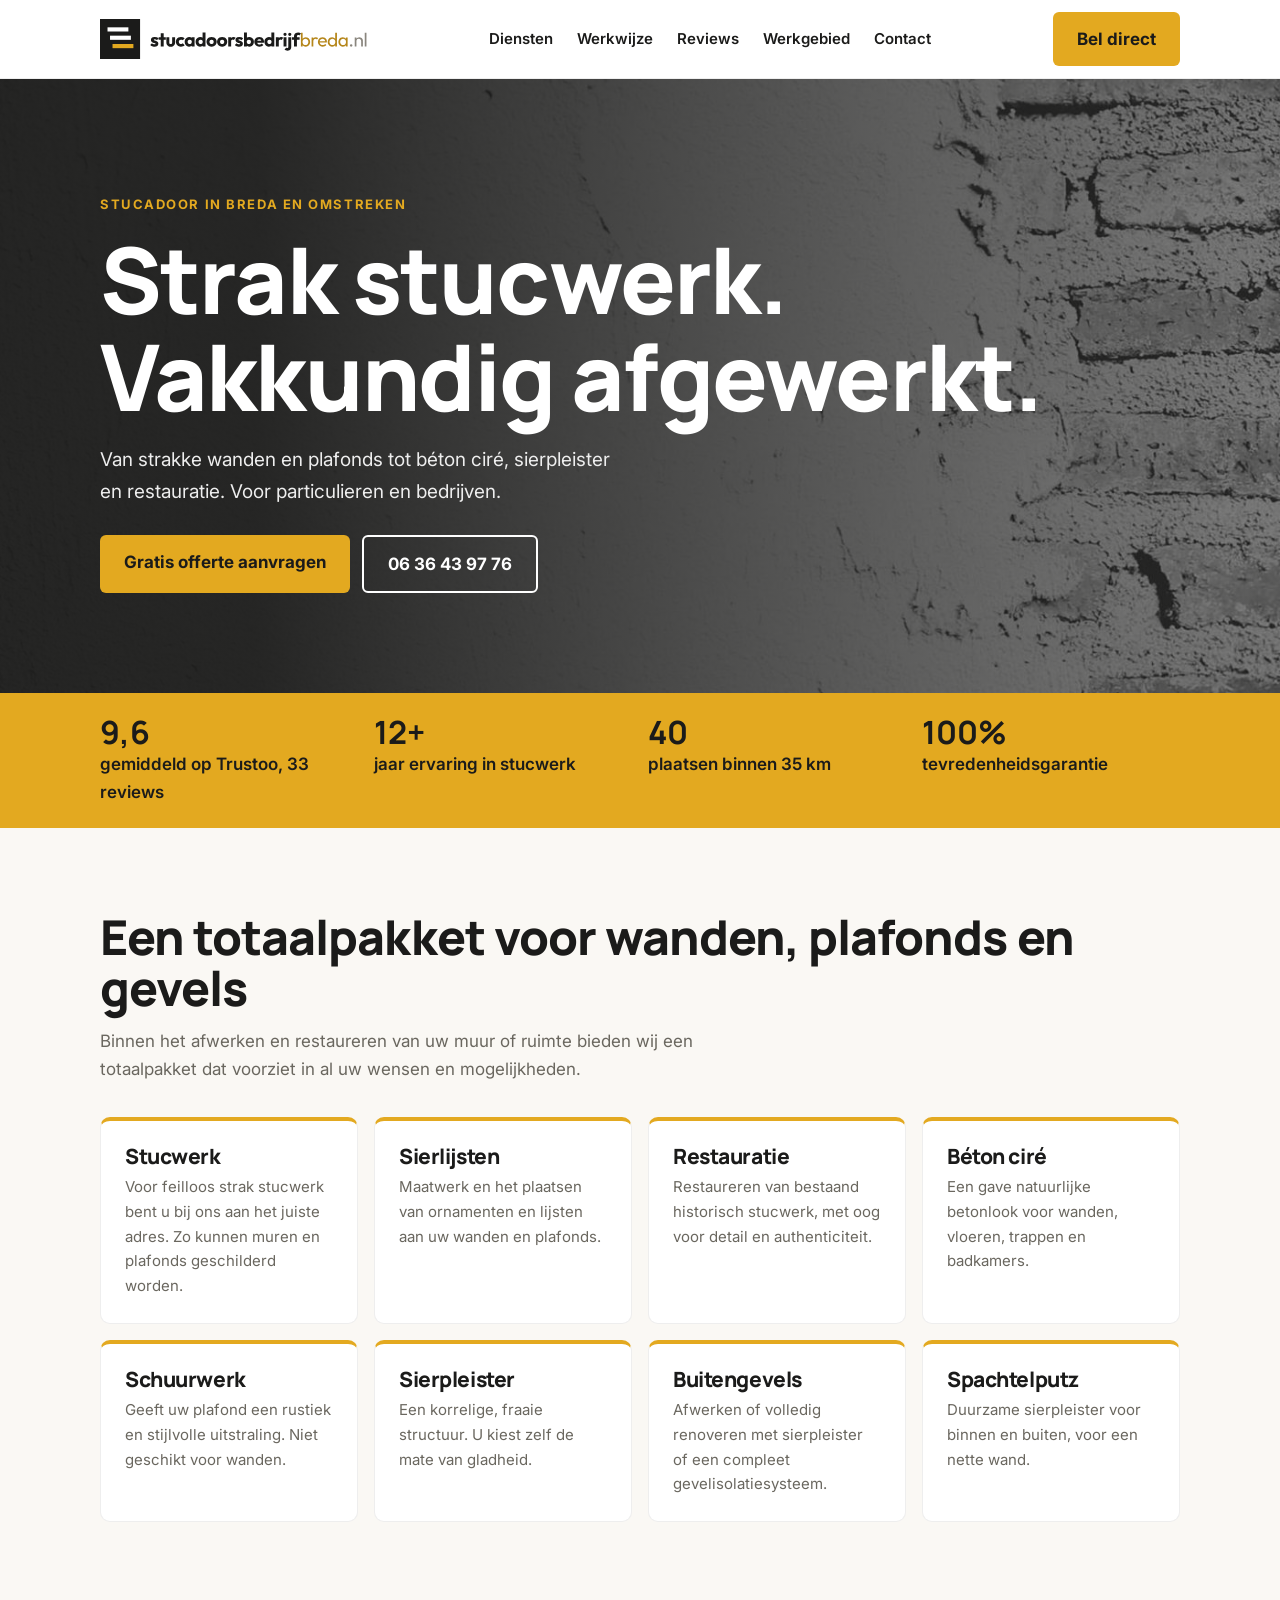
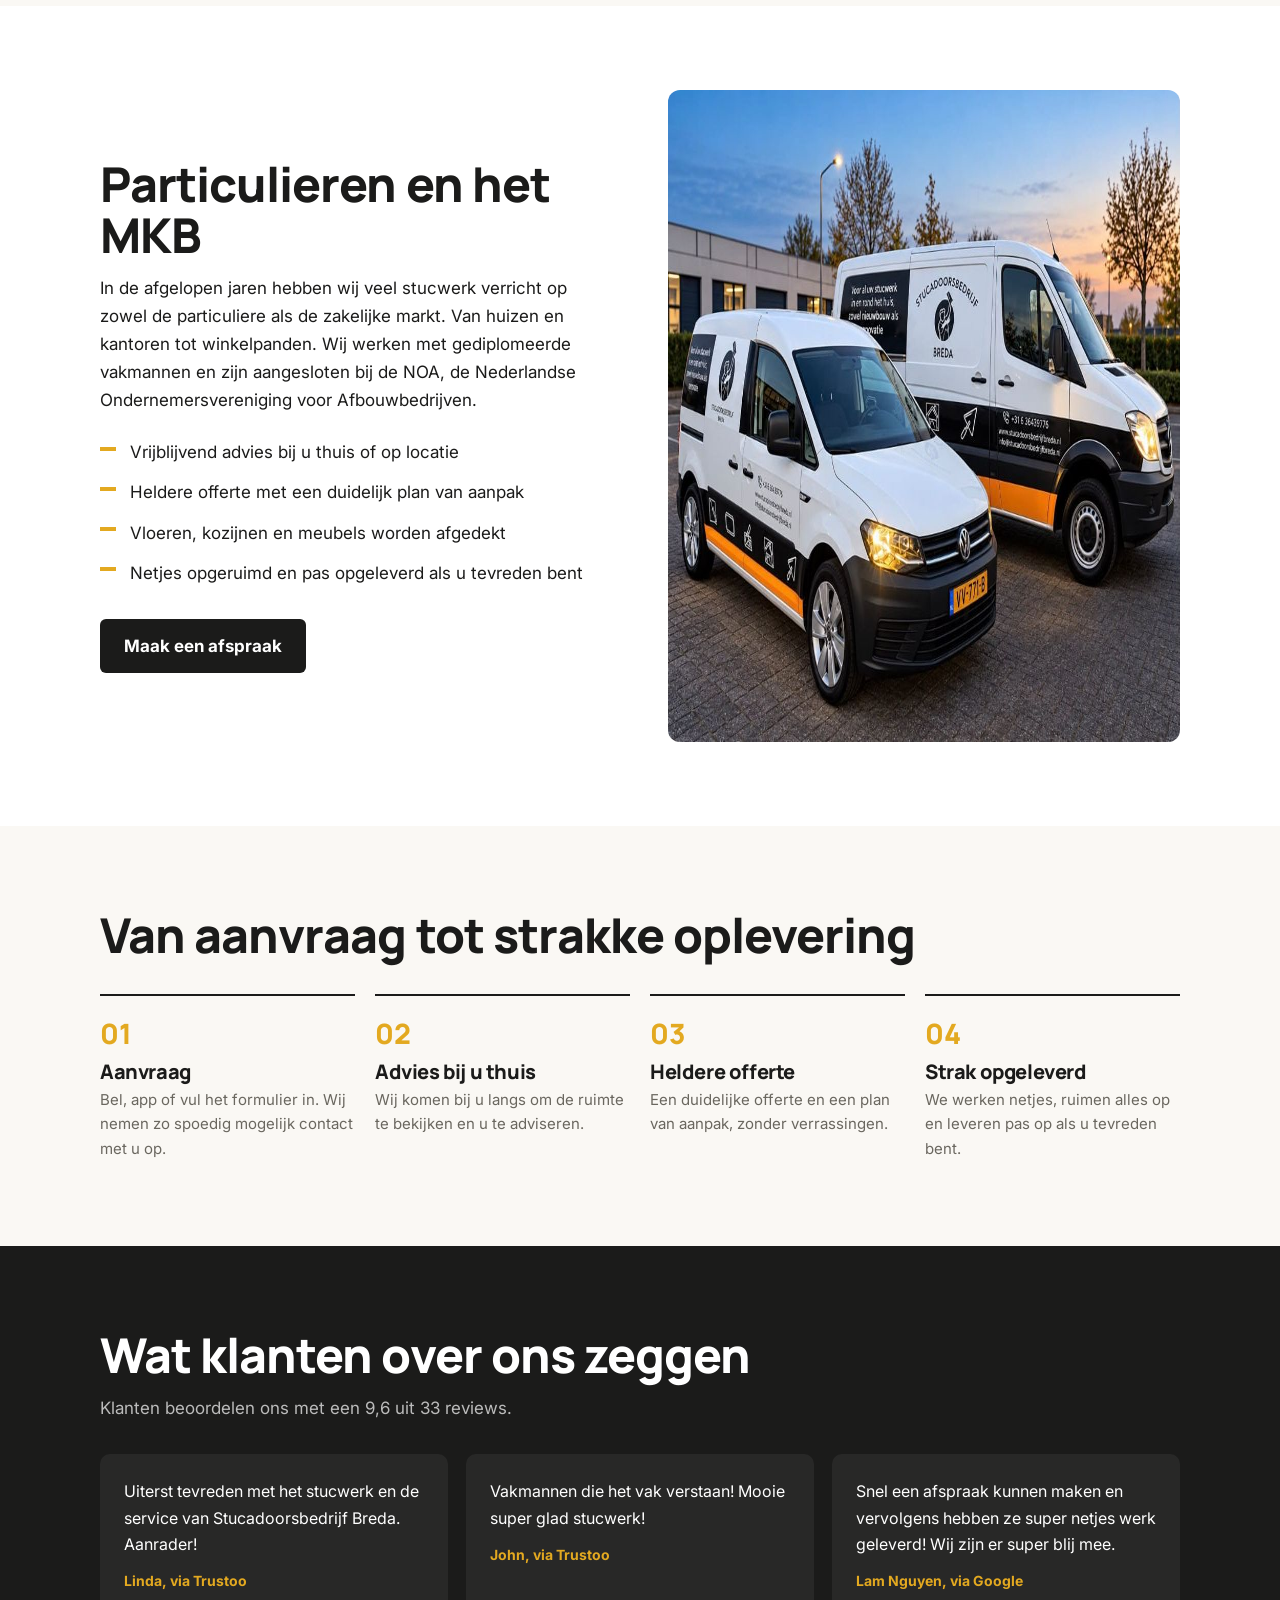
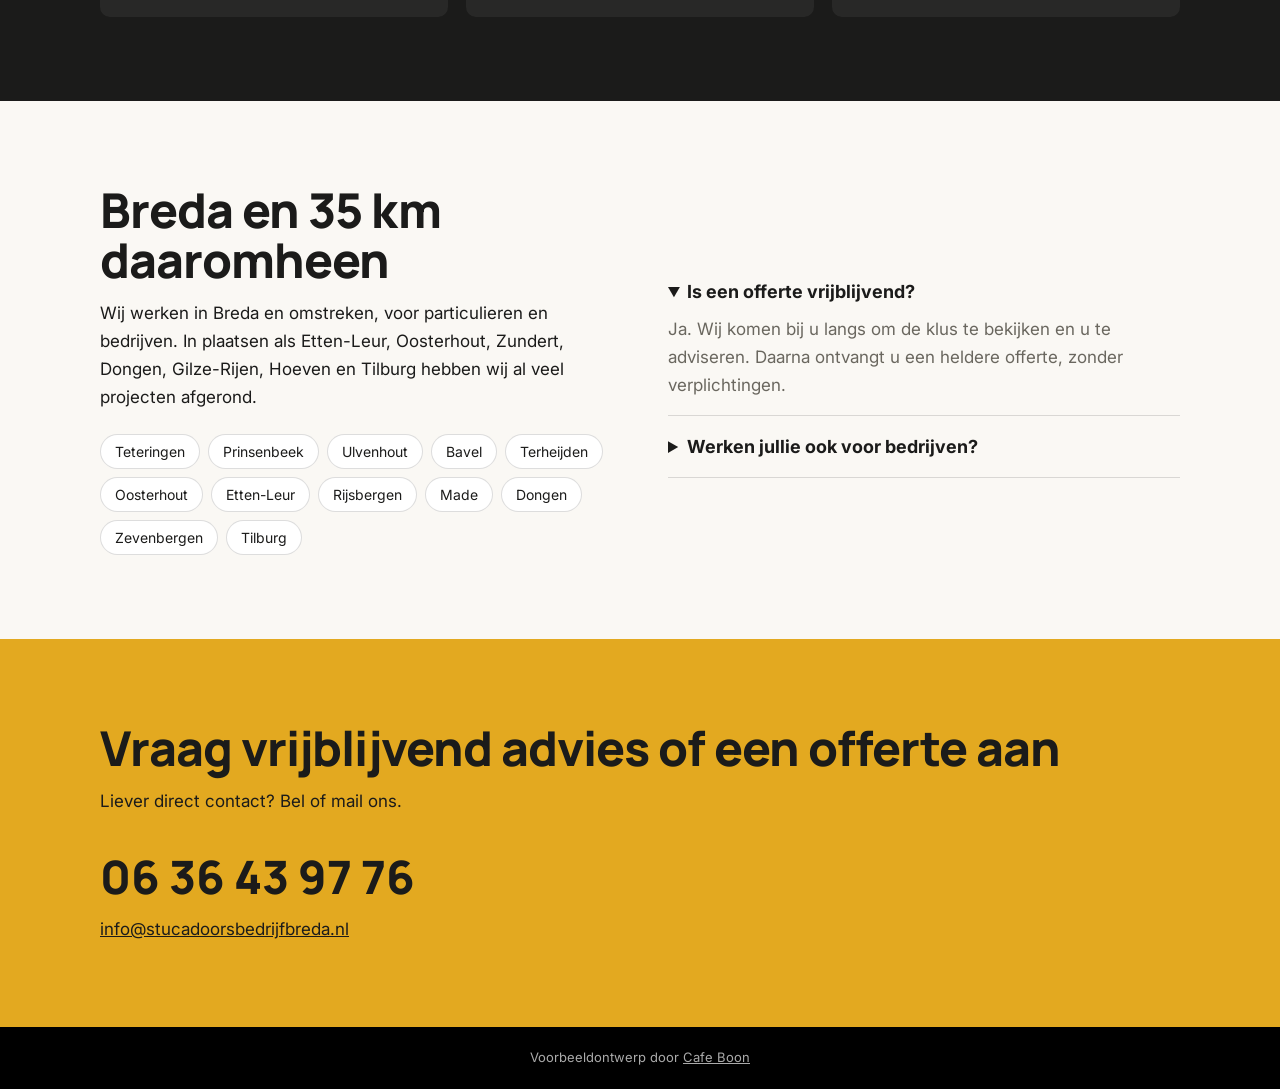
==== index.html @ 0a94dfe2 "Voorbeeldwebsite voor Stucadoorsbedrijf Breda" ====
<!doctype html>
<html lang="nl">
<head>
<meta charset="utf-8">
<meta name="viewport" content="width=device-width,initial-scale=1">
<title>Stucadoorsbedrijf Breda | Stucwerk, béton ciré en sierpleister</title>
<meta name="description" content="Stucadoorsbedrijf Breda: stucwerk, sierlijsten, restauratie, béton ciré, schuurwerk, sierpleister en buitengevels voor particulieren en het MKB in Breda en omstreken.">
<meta name="robots" content="noindex">
<meta property="og:title" content="Stucadoorsbedrijf Breda">
<meta property="og:description" content="Strak stucwerk, vakkundig afgewerkt. Voor particulieren en het MKB in Breda en omstreken.">
<meta property="og:image" content="https://stucadoorsbedrijfbreda.cafeboon.com/images/og.jpg">
<link rel="icon" href="images/favicon.png">
<link rel="preconnect" href="https://fonts.googleapis.com"><link rel="preconnect" href="https://fonts.gstatic.com" crossorigin>
<link href="https://fonts.googleapis.com/css2?family=Inter:wght@400;600&family=Manrope:wght@800&display=swap" rel="stylesheet">
<link rel="stylesheet" href="style.css">
</head>
<body>
<header><div class="in"><a href="#"><img src="images/logo.svg" alt="Stucadoorsbedrijf Breda" width="267" height="40"></a>
<nav><a href="#diensten">Diensten</a><a href="#werkwijze">Werkwijze</a><a href="#reviews">Reviews</a><a href="#werkgebied">Werkgebied</a><a href="#contact">Contact</a></nav>
<a class="btn" href="tel:+31636439776">Bel direct</a></div></header>

<div class="hero"><div class="in">
<small>Stucadoor in Breda en omstreken</small>
<h1>Strak stucwerk.<br>Vakkundig afgewerkt.</h1>
<p>Van strakke wanden en plafonds tot béton ciré, sierpleister en restauratie. Voor particulieren en bedrijven.</p>
<div class="row"><a class="btn" href="#contact">Gratis offerte aanvragen</a><a class="btn o" href="tel:+31636439776">06 36 43 97 76</a></div>
</div></div>
<div class="facts"><div class="in"><div><b>9,6</b>gemiddeld op Trustoo, 33 reviews</div><div><b>12+</b>jaar ervaring in stucwerk</div><div><b>40</b>plaatsen binnen 35 km</div><div><b>100%</b>tevredenheidsgarantie</div></div></div>

<section id="diensten"><div class="wrap">
<h2>Een totaalpakket voor wanden, plafonds en gevels</h2>
<p class="lead">Binnen het afwerken en restaureren van uw muur of ruimte bieden wij een totaalpakket dat voorziet in al uw wensen en mogelijkheden.</p>
<div class="svc">
<div><h3>Stucwerk</h3><p>Voor feilloos strak stucwerk bent u bij ons aan het juiste adres. Zo kunnen muren en plafonds geschilderd worden.</p></div>
<div><h3>Sierlijsten</h3><p>Maatwerk en het plaatsen van ornamenten en lijsten aan uw wanden en plafonds.</p></div>
<div><h3>Restauratie</h3><p>Restaureren van bestaand historisch stucwerk, met oog voor detail en authenticiteit.</p></div>
<div><h3>Béton ciré</h3><p>Een gave natuurlijke betonlook voor wanden, vloeren, trappen en badkamers.</p></div>
<div><h3>Schuurwerk</h3><p>Geeft uw plafond een rustiek en stijlvolle uitstraling. Niet geschikt voor wanden.</p></div>
<div><h3>Sierpleister</h3><p>Een korrelige, fraaie structuur. U kiest zelf de mate van gladheid.</p></div>
<div><h3>Buitengevels</h3><p>Afwerken of volledig renoveren met sierpleister of een compleet gevelisolatiesysteem.</p></div>
<div><h3>Spachtelputz</h3><p>Duurzame sierpleister voor binnen en buiten, voor een nette wand.</p></div>
</div></div></section>

<section style="background:#fff"><div class="wrap split">
<div>
<h2>Particulieren en het MKB</h2>
<p>In de afgelopen jaren hebben wij veel stucwerk verricht op zowel de particuliere als de zakelijke markt. Van huizen en kantoren tot winkelpanden. Wij werken met gediplomeerde vakmannen en zijn aangesloten bij de NOA, de Nederlandse Ondernemersvereniging voor Afbouwbedrijven.</p>
<ul class="ticks"><li>Vrijblijvend advies bij u thuis of op locatie</li><li>Heldere offerte met een duidelijk plan van aanpak</li><li>Vloeren, kozijnen en meubels worden afgedekt</li><li>Netjes opgeruimd en pas opgeleverd als u tevreden bent</li></ul>
<a class="btn d" href="#contact">Maak een afspraak</a>
</div>
<img src="images/bus.jpg" alt="De bedrijfsbussen van Stucadoorsbedrijf Breda" width="1000" height="652" loading="lazy">
</div></section>

<section id="werkwijze"><div class="wrap">
<h2>Van aanvraag tot strakke oplevering</h2>
<div class="steps">
<div><h3>Aanvraag</h3><p>Bel, app of vul het formulier in. Wij nemen zo spoedig mogelijk contact met u op.</p></div>
<div><h3>Advies bij u thuis</h3><p>Wij komen bij u langs om de ruimte te bekijken en u te adviseren.</p></div>
<div><h3>Heldere offerte</h3><p>Een duidelijke offerte en een plan van aanpak, zonder verrassingen.</p></div>
<div><h3>Strak opgeleverd</h3><p>We werken netjes, ruimen alles op en leveren pas op als u tevreden bent.</p></div>
</div></div></section>

<section id="reviews" class="dark"><div class="wrap">
<h2>Wat klanten over ons zeggen</h2>
<p class="lead">Klanten beoordelen ons met een 9,6 uit 33 reviews.</p>
<div class="rev">
<blockquote>Uiterst tevreden met het stucwerk en de service van Stucadoorsbedrijf Breda. Aanrader!<cite>Linda, via Trustoo</cite></blockquote>
<blockquote>Vakmannen die het vak verstaan! Mooie super glad stucwerk!<cite>John, via Trustoo</cite></blockquote>
<blockquote>Snel een afspraak kunnen maken en vervolgens hebben ze super netjes werk geleverd! Wij zijn er super blij mee.<cite>Lam Nguyen, via Google</cite></blockquote>
</div></div></section>

<section id="werkgebied"><div class="wrap split">
<div>
<h2>Breda en 35 km daaromheen</h2>
<p>Wij werken in Breda en omstreken, voor particulieren en bedrijven. In plaatsen als Etten-Leur, Oosterhout, Zundert, Dongen, Gilze-Rijen, Hoeven en Tilburg hebben wij al veel projecten afgerond.</p>
<div class="towns"><span>Teteringen</span><span>Prinsenbeek</span><span>Ulvenhout</span><span>Bavel</span><span>Terheijden</span><span>Oosterhout</span><span>Etten-Leur</span><span>Rijsbergen</span><span>Made</span><span>Dongen</span><span>Zevenbergen</span><span>Tilburg</span></div>
</div>
<div class="faq">
<details open><summary>Is een offerte vrijblijvend?</summary><p>Ja. Wij komen bij u langs om de klus te bekijken en u te adviseren. Daarna ontvangt u een heldere offerte, zonder verplichtingen.</p></details>
<details><summary>Werken jullie ook voor bedrijven?</summary><p>Zeker. Naast particulieren werken wij voor het MKB, zoals winkels, restaurants en kantoren. We stemmen de planning af op uw openingstijden.</p></details>
</div>
</div></section>

<section id="contact" class="cta"><div class="wrap in">
<div><h2>Vraag vrijblijvend advies of een offerte aan</h2><p>Liever direct contact? Bel of mail ons.</p></div>
<div><a class="tel" href="tel:+31636439776">06 36 43 97 76</a><br><a href="mailto:info@stucadoorsbedrijfbreda.nl">info@stucadoorsbedrijfbreda.nl</a></div>
</div></section>
<footer>Voorbeeldontwerp door <a href="https://cafeboon.com">Cafe Boon</a></footer>
</body></html>
---- style.css ----
:root{--g:#e3a920;--k:#1b1b1a;--w:#faf8f4;--mut:#6a675f}
*{box-sizing:border-box;margin:0}
html{scroll-behavior:smooth}
body{background:var(--w);color:var(--k);font:17px/1.65 'Inter',system-ui,sans-serif}
img{display:block;max-width:100%}a{color:inherit}
h1,h2,h3{font-family:'Manrope',sans-serif;font-weight:800;line-height:1.05;letter-spacing:-.02em}
header{position:sticky;top:0;background:#fffe;backdrop-filter:blur(8px);z-index:10;border-bottom:1px solid #0001}
header .in{max-width:1120px;margin:auto;padding:12px 20px;display:flex;align-items:center;justify-content:space-between;gap:16px}
header img{height:40px;width:auto}
nav{display:flex;gap:24px;font-weight:600;font-size:15px}nav a{text-decoration:none}
.btn{display:inline-block;background:var(--g);color:var(--k);font-weight:700;text-decoration:none;padding:13px 24px;border-radius:6px}
.btn.d{background:var(--k);color:#fff}.btn.o{background:none;border:2px solid #fff;color:#fff}
.hero{position:relative;color:#fff;background:#222 url(images/hero.jpg) center/cover}
.hero:before{content:"";position:absolute;inset:0;background:linear-gradient(90deg,#1b1b1aee 20%,#1b1b1a66)}
.hero .in{position:relative;max-width:1120px;margin:auto;padding:110px 20px 100px}
.hero small{color:var(--g);font-weight:700;letter-spacing:.12em;text-transform:uppercase;font-size:13px}
.hero h1{font-size:clamp(44px,8vw,92px);margin:14px 0 20px}
.hero p{max-width:520px;font-size:19px;margin-bottom:28px;color:#eee}
.hero .row{display:flex;gap:12px;flex-wrap:wrap}
.facts{background:var(--g)}
.facts .in{max-width:1120px;margin:auto;padding:22px 20px;display:grid;grid-template-columns:repeat(4,1fr);gap:16px;font-weight:600}
.facts b{display:block;font-family:Manrope;font-size:32px;line-height:1.1}
.wrap{max-width:1120px;margin:auto;padding:0 20px}
section{padding:84px 0}
h2{font-size:clamp(30px,4.6vw,48px);margin-bottom:14px}
.lead{color:var(--mut);max-width:600px}
.svc{display:grid;grid-template-columns:repeat(4,1fr);gap:16px;margin-top:34px}
.svc div{background:#fff;border:1px solid #0001;border-radius:10px;padding:24px;border-top:4px solid var(--g)}
.svc h3{font-size:21px;margin-bottom:8px}.svc p{font-size:15px;color:var(--mut)}
.split{display:grid;grid-template-columns:1fr 1fr;gap:56px;align-items:center}
.split img{border-radius:12px;width:100%}
.ticks{list-style:none;padding:0;margin:18px 0 26px}
.ticks li{padding:6px 0 6px 30px;position:relative}
.ticks li:before{content:"";position:absolute;left:0;top:.85em;width:16px;height:4px;background:var(--g)}
.steps{display:grid;grid-template-columns:repeat(4,1fr);gap:20px;margin-top:34px;counter-reset:s}
.steps div{counter-increment:s;border-top:2px solid var(--k);padding-top:14px}
.steps div:before{content:"0" counter(s);font-family:Manrope;font-weight:800;color:var(--g);font-size:28px;display:block}
.steps h3{font-size:20px;margin:4px 0 6px}.steps p{font-size:15px;color:var(--mut)}
.dark{background:var(--k);color:#fff}.dark .lead{color:#bbb}
.rev{display:grid;grid-template-columns:repeat(3,1fr);gap:18px;margin-top:32px}
.rev blockquote{background:#ffffff0f;border-radius:10px;padding:24px;font-size:16px}
.rev cite{display:block;margin-top:12px;color:var(--g);font-style:normal;font-weight:700;font-size:14px}
.faq details{border-bottom:1px solid #0002;padding:16px 0}.faq summary{font-weight:700;cursor:pointer;font-size:18px}.faq p{margin-top:8px;color:var(--mut)}
.towns{display:flex;flex-wrap:wrap;gap:8px;margin-top:22px}.towns span{background:#fff;border:1px solid #0002;border-radius:999px;padding:5px 14px;font-size:14px}
.cta{background:var(--g)}
.cta .in{display:flex;justify-content:space-between;align-items:center;gap:24px;flex-wrap:wrap}
.cta a.tel{font-family:Manrope;font-weight:800;font-size:clamp(28px,5vw,46px);text-decoration:none}
footer{background:#000;color:#aaa;text-align:center;font-size:13px;padding:20px}footer a{color:#aaa}
@media(max-width:860px){nav{display:none}.facts .in,.svc,.steps{grid-template-columns:1fr 1fr}.split,.rev{grid-template-columns:1fr}section{padding:56px 0}.hero .in{padding:70px 20px 60px}}
@media(max-width:520px){.svc,.steps{grid-template-columns:1fr}}
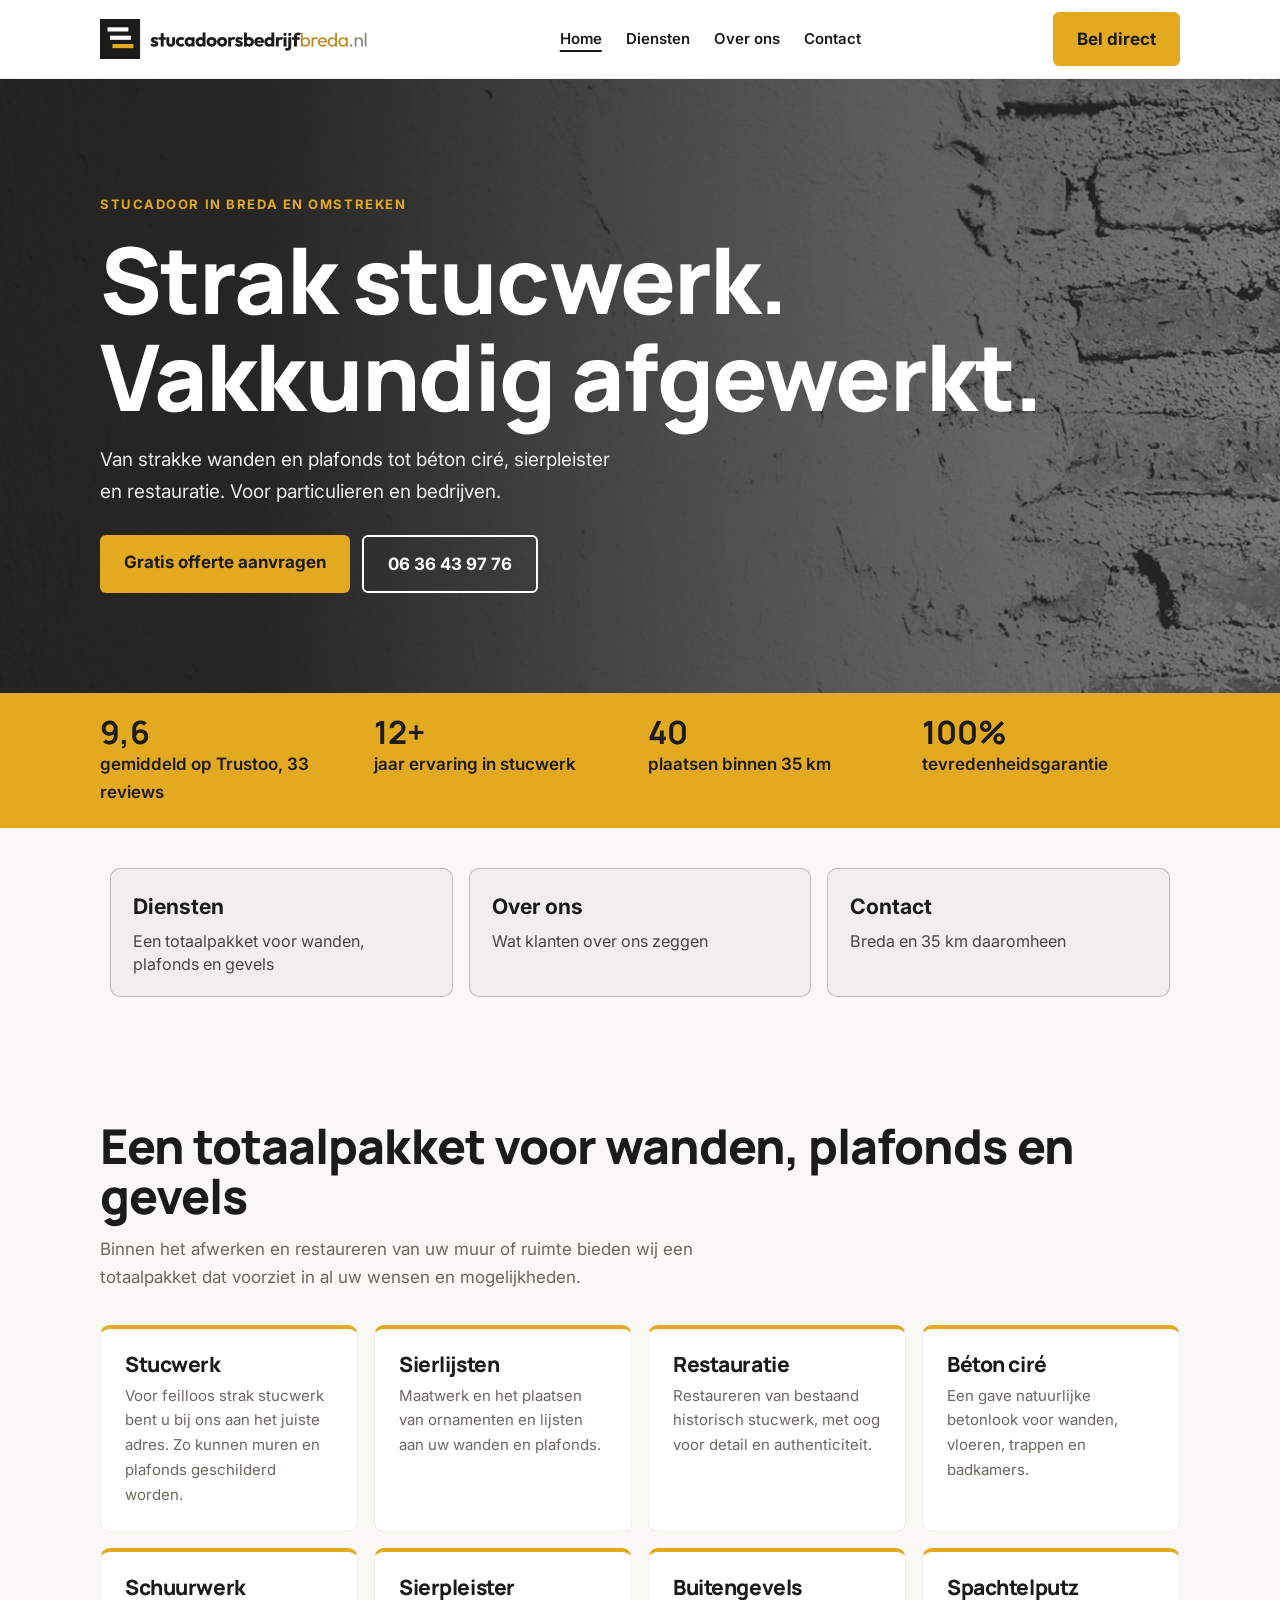
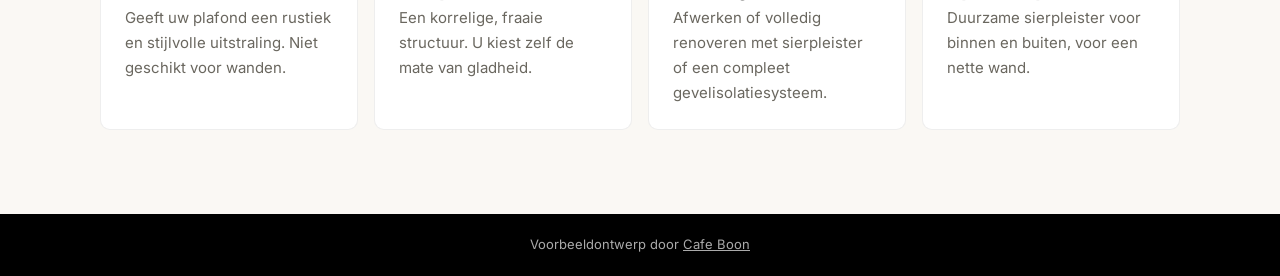
==== commit c37d842b: "Website opgedeeld in meerdere pagina's" ====
--- a/index.html
+++ b/index.html
@@ -15,19 +15,19 @@
 <link rel="stylesheet" href="style.css">
 </head>
 <body>
-<header><div class="in"><a href="#"><img src="images/logo.svg" alt="Stucadoorsbedrijf Breda" width="267" height="40"></a>
-<nav><a href="#diensten">Diensten</a><a href="#werkwijze">Werkwijze</a><a href="#reviews">Reviews</a><a href="#werkgebied">Werkgebied</a><a href="#contact">Contact</a></nav>
+<header><div class="in"><a href="index.html"><img alt="Stucadoorsbedrijf Breda" height="40" src="images/logo.svg" width="267"/></a>
+<nav><a aria-current="page" href="index.html">Home</a><a href="aanbod.html">Diensten</a><a href="over.html">Over ons</a><a href="contact.html">Contact</a></nav>
 <a class="btn" href="tel:+31636439776">Bel direct</a></div></header>
-
+<div aria-label="Pagina's" class="sn-bar" role="navigation"><a aria-current="page" class="sn-link" href="index.html">Home</a><a class="sn-link" href="aanbod.html">Diensten</a><a class="sn-link" href="over.html">Over ons</a><a class="sn-link" href="contact.html">Contact</a></div>
 <div class="hero"><div class="in">
 <small>Stucadoor in Breda en omstreken</small>
-<h1>Strak stucwerk.<br>Vakkundig afgewerkt.</h1>
+<h1>Strak stucwerk.<br/>Vakkundig afgewerkt.</h1>
 <p>Van strakke wanden en plafonds tot béton ciré, sierpleister en restauratie. Voor particulieren en bedrijven.</p>
-<div class="row"><a class="btn" href="#contact">Gratis offerte aanvragen</a><a class="btn o" href="tel:+31636439776">06 36 43 97 76</a></div>
+<div class="row"><a class="btn" href="contact.html">Gratis offerte aanvragen</a><a class="btn o" href="tel:+31636439776">06 36 43 97 76</a></div>
 </div></div>
 <div class="facts"><div class="in"><div><b>9,6</b>gemiddeld op Trustoo, 33 reviews</div><div><b>12+</b>jaar ervaring in stucwerk</div><div><b>40</b>plaatsen binnen 35 km</div><div><b>100%</b>tevredenheidsgarantie</div></div></div>
-
-<section id="diensten"><div class="wrap">
+<div class="sn-cards"><a class="sn-card" href="aanbod.html"><strong>Diensten</strong><span>Een totaalpakket voor wanden, plafonds en gevels</span></a><a class="sn-card" href="over.html"><strong>Over ons</strong><span>Wat klanten over ons zeggen</span></a><a class="sn-card" href="contact.html"><strong>Contact</strong><span>Breda en 35 km daaromheen</span></a></div>
+<section><div class="wrap">
 <h2>Een totaalpakket voor wanden, plafonds en gevels</h2>
 <p class="lead">Binnen het afwerken en restaureren van uw muur of ruimte bieden wij een totaalpakket dat voorziet in al uw wensen en mogelijkheden.</p>
 <div class="svc">
@@ -40,50 +40,5 @@
 <div><h3>Buitengevels</h3><p>Afwerken of volledig renoveren met sierpleister of een compleet gevelisolatiesysteem.</p></div>
 <div><h3>Spachtelputz</h3><p>Duurzame sierpleister voor binnen en buiten, voor een nette wand.</p></div>
 </div></div></section>
-
-<section style="background:#fff"><div class="wrap split">
-<div>
-<h2>Particulieren en het MKB</h2>
-<p>In de afgelopen jaren hebben wij veel stucwerk verricht op zowel de particuliere als de zakelijke markt. Van huizen en kantoren tot winkelpanden. Wij werken met gediplomeerde vakmannen en zijn aangesloten bij de NOA, de Nederlandse Ondernemersvereniging voor Afbouwbedrijven.</p>
-<ul class="ticks"><li>Vrijblijvend advies bij u thuis of op locatie</li><li>Heldere offerte met een duidelijk plan van aanpak</li><li>Vloeren, kozijnen en meubels worden afgedekt</li><li>Netjes opgeruimd en pas opgeleverd als u tevreden bent</li></ul>
-<a class="btn d" href="#contact">Maak een afspraak</a>
-</div>
-<img src="images/bus.jpg" alt="De bedrijfsbussen van Stucadoorsbedrijf Breda" width="1000" height="652" loading="lazy">
-</div></section>
-
-<section id="werkwijze"><div class="wrap">
-<h2>Van aanvraag tot strakke oplevering</h2>
-<div class="steps">
-<div><h3>Aanvraag</h3><p>Bel, app of vul het formulier in. Wij nemen zo spoedig mogelijk contact met u op.</p></div>
-<div><h3>Advies bij u thuis</h3><p>Wij komen bij u langs om de ruimte te bekijken en u te adviseren.</p></div>
-<div><h3>Heldere offerte</h3><p>Een duidelijke offerte en een plan van aanpak, zonder verrassingen.</p></div>
-<div><h3>Strak opgeleverd</h3><p>We werken netjes, ruimen alles op en leveren pas op als u tevreden bent.</p></div>
-</div></div></section>
-
-<section id="reviews" class="dark"><div class="wrap">
-<h2>Wat klanten over ons zeggen</h2>
-<p class="lead">Klanten beoordelen ons met een 9,6 uit 33 reviews.</p>
-<div class="rev">
-<blockquote>Uiterst tevreden met het stucwerk en de service van Stucadoorsbedrijf Breda. Aanrader!<cite>Linda, via Trustoo</cite></blockquote>
-<blockquote>Vakmannen die het vak verstaan! Mooie super glad stucwerk!<cite>John, via Trustoo</cite></blockquote>
-<blockquote>Snel een afspraak kunnen maken en vervolgens hebben ze super netjes werk geleverd! Wij zijn er super blij mee.<cite>Lam Nguyen, via Google</cite></blockquote>
-</div></div></section>
-
-<section id="werkgebied"><div class="wrap split">
-<div>
-<h2>Breda en 35 km daaromheen</h2>
-<p>Wij werken in Breda en omstreken, voor particulieren en bedrijven. In plaatsen als Etten-Leur, Oosterhout, Zundert, Dongen, Gilze-Rijen, Hoeven en Tilburg hebben wij al veel projecten afgerond.</p>
-<div class="towns"><span>Teteringen</span><span>Prinsenbeek</span><span>Ulvenhout</span><span>Bavel</span><span>Terheijden</span><span>Oosterhout</span><span>Etten-Leur</span><span>Rijsbergen</span><span>Made</span><span>Dongen</span><span>Zevenbergen</span><span>Tilburg</span></div>
-</div>
-<div class="faq">
-<details open><summary>Is een offerte vrijblijvend?</summary><p>Ja. Wij komen bij u langs om de klus te bekijken en u te adviseren. Daarna ontvangt u een heldere offerte, zonder verplichtingen.</p></details>
-<details><summary>Werken jullie ook voor bedrijven?</summary><p>Zeker. Naast particulieren werken wij voor het MKB, zoals winkels, restaurants en kantoren. We stemmen de planning af op uw openingstijden.</p></details>
-</div>
-</div></section>
-
-<section id="contact" class="cta"><div class="wrap in">
-<div><h2>Vraag vrijblijvend advies of een offerte aan</h2><p>Liever direct contact? Bel of mail ons.</p></div>
-<div><a class="tel" href="tel:+31636439776">06 36 43 97 76</a><br><a href="mailto:info@stucadoorsbedrijfbreda.nl">info@stucadoorsbedrijfbreda.nl</a></div>
-</div></section>
 <footer>Voorbeeldontwerp door <a href="https://cafeboon.com">Cafe Boon</a></footer>
 </body></html>
--- a/style.css
+++ b/style.css
@@ -48,3 +48,17 @@
 footer{background:#000;color:#aaa;text-align:center;font-size:13px;padding:20px}footer a{color:#aaa}
 @media(max-width:860px){nav{display:none}.facts .in,.svc,.steps{grid-template-columns:1fr 1fr}.split,.rev{grid-template-columns:1fr}section{padding:56px 0}.hero .in{padding:70px 20px 60px}}
 @media(max-width:520px){.svc,.steps{grid-template-columns:1fr}}
+/* sitenav:start */
+.sn-bar{display:none;gap:6px;overflow-x:auto;white-space:nowrap;-webkit-overflow-scrolling:touch;padding:8px 12px;background:inherit;color:inherit;font:inherit;line-height:1.2;border-bottom:1px solid rgba(128,128,128,.35);box-sizing:border-box;max-width:100%}
+.sn-bar a.sn-link{flex:0 0 auto;padding:9px 15px;border-radius:999px;color:inherit;text-decoration:none;font-size:15px;font-weight:600;letter-spacing:0;text-transform:none;margin:0}
+.sn-bar a.sn-link[aria-current="page"]{background:rgba(128,128,128,.2);box-shadow:inset 0 -2px 0 currentColor}
+@media(max-width:860px){.sn-bar{display:flex}}
+nav a[aria-current="page"]:not(.cta):not(.btn):not(.call){text-decoration:underline;text-underline-offset:6px;text-decoration-thickness:2px}
+.sn-head{max-width:1100px;margin:0 auto;padding:40px 20px 0;box-sizing:border-box}
+.sn-head h1{margin:0;color:inherit;font-size:clamp(30px,5vw,46px);line-height:1.1}
+.sn-cards{max-width:1100px;margin:0 auto;padding:40px 20px;display:grid;grid-template-columns:repeat(auto-fit,minmax(230px,1fr));gap:16px;box-sizing:border-box}
+.sn-card{display:block;padding:20px 22px;border:1px solid rgba(128,128,128,.45);border-radius:10px;background:rgba(128,128,128,.07);color:inherit;text-decoration:none;min-width:0}
+.sn-card strong{display:block;font-size:1.25em;margin:0 0 6px;color:inherit}
+.sn-card span{display:block;opacity:.8;font-size:.95em;line-height:1.4}
+.sn-card:hover,.sn-card:focus-visible{border-color:currentColor}
+/* sitenav:end */
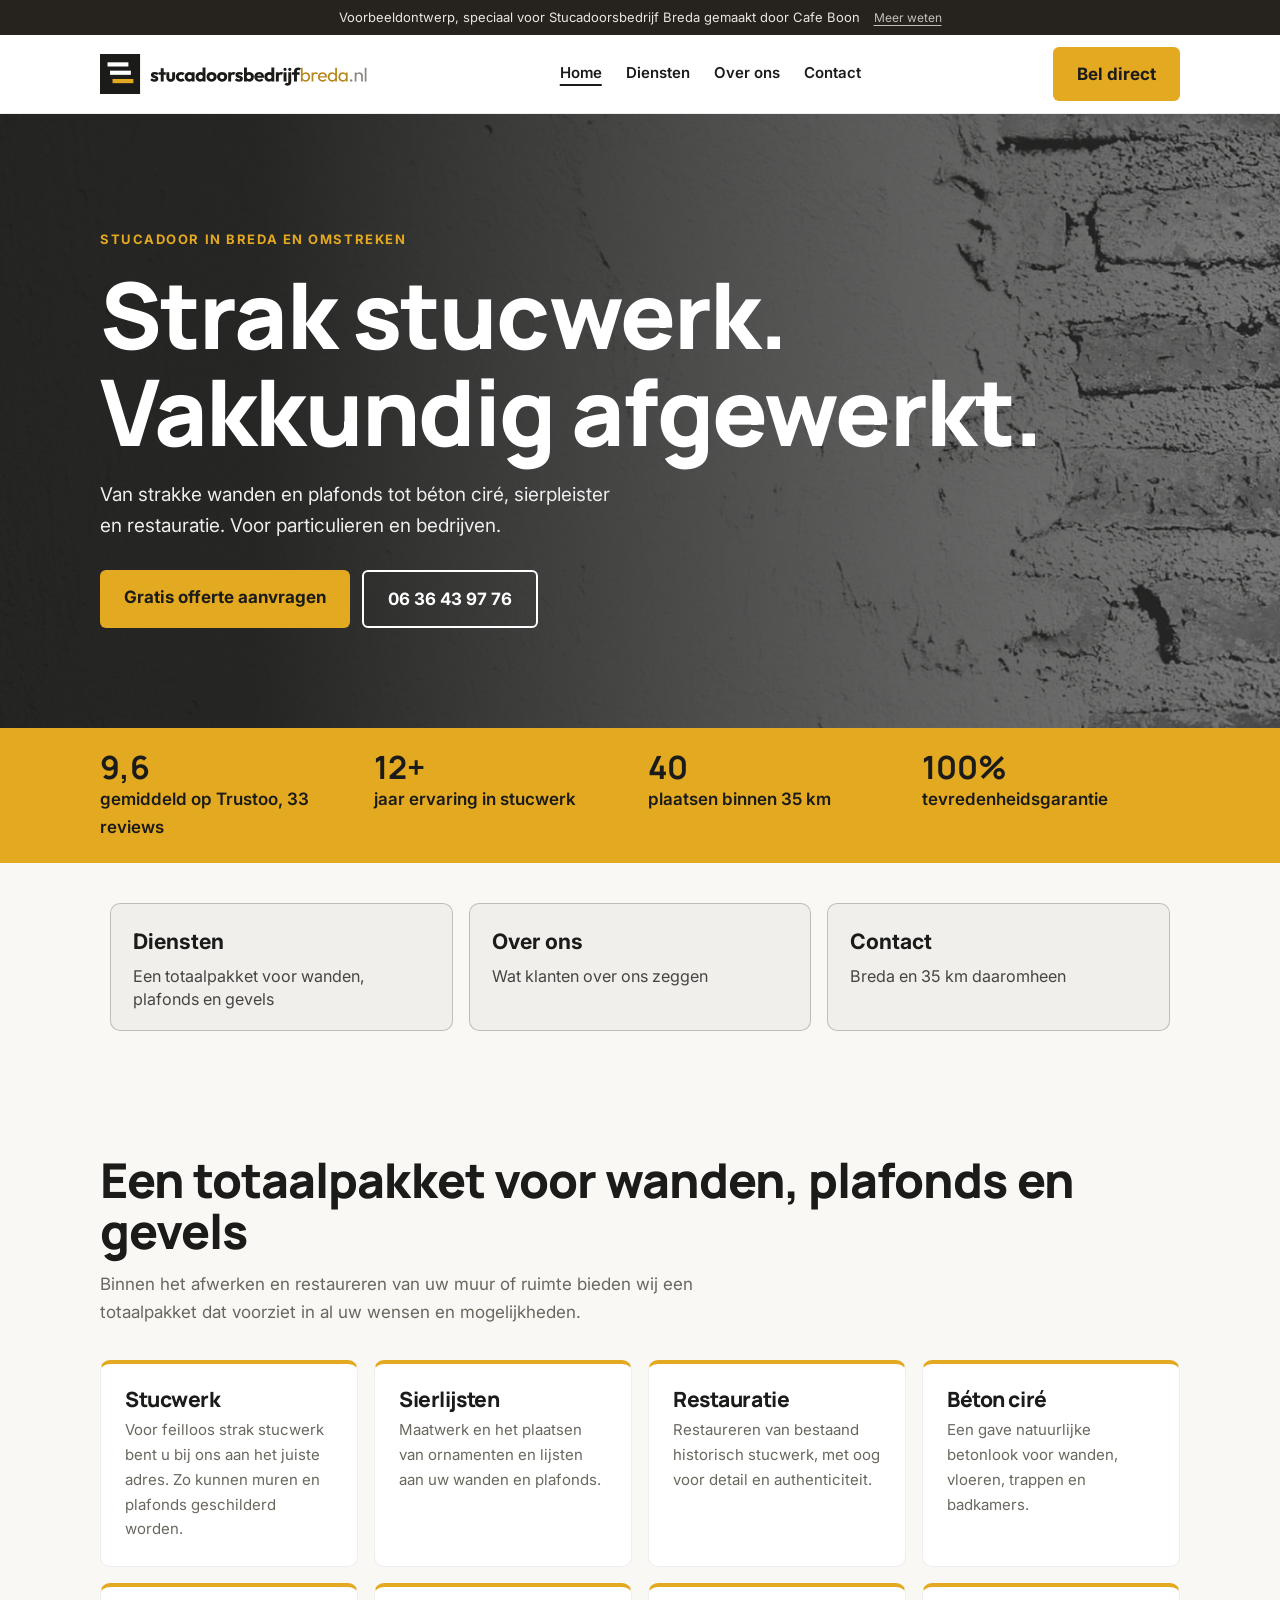
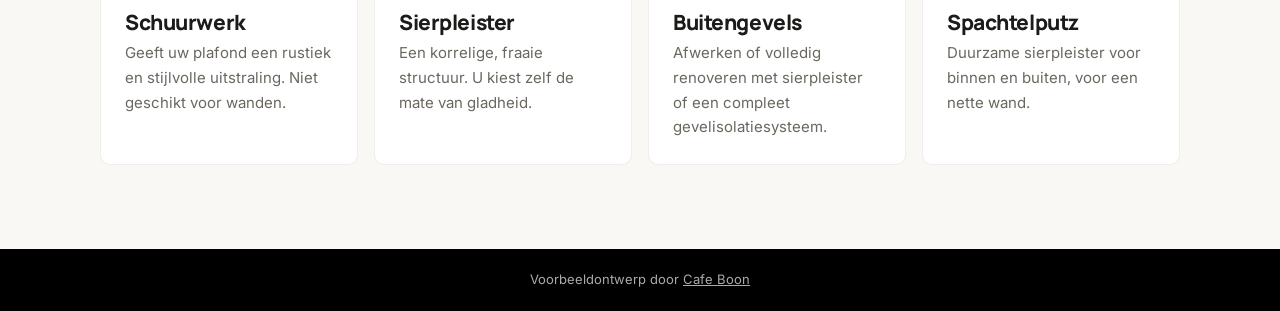
==== commit ce1b2917: "Werkende formulieren voor afspraken en aanvragen" ====
--- a/index.html
+++ b/index.html
@@ -15,6 +15,7 @@
 <link rel="stylesheet" href="style.css">
 </head>
 <body>
+<div class="vb-banner" role="note"><span>Voorbeeldontwerp, speciaal voor Stucadoorsbedrijf Breda gemaakt door Cafe Boon</span><a href="https://cafeboon.com">Meer weten</a></div>
 <header><div class="in"><a href="index.html"><img alt="Stucadoorsbedrijf Breda" height="40" src="images/logo.svg" width="267"/></a>
 <nav><a aria-current="page" href="index.html">Home</a><a href="aanbod.html">Diensten</a><a href="over.html">Over ons</a><a href="contact.html">Contact</a></nav>
 <a class="btn" href="tel:+31636439776">Bel direct</a></div></header>
--- a/style.css
+++ b/style.css
@@ -62,3 +62,31 @@
 .sn-card span{display:block;opacity:.8;font-size:.95em;line-height:1.4}
 .sn-card:hover,.sn-card:focus-visible{border-color:currentColor}
 /* sitenav:end */
+/* voorbeeld-formulier:start */
+@layer sn{.sn-form button.btn{border:0;font:inherit;cursor:pointer;line-height:1.2}}
+.sn-formsec{padding:36px 0 72px}
+.sn-formwrap{max-width:1100px;margin:0 auto;padding:0 20px;box-sizing:border-box}
+.sn-formwrap>h2{margin:0 0 12px}
+.sn-formwrap>.sn-lead,.sn-formwrap>.sn-form,.sn-formwrap>.sn-done{max-width:720px}
+.sn-formwrap .sn-lead{margin:0 0 24px;opacity:.85}
+.sn-form{display:grid;grid-template-columns:1fr 1fr;gap:16px}
+.sn-field{display:flex;flex-direction:column;gap:6px;min-width:0;text-align:left}
+.sn-field.full{grid-column:1/-1}
+.sn-field label{font-size:14px;font-weight:600}
+.sn-field input,.sn-field select,.sn-field textarea{font:inherit;font-size:16px;line-height:1.4;color:inherit;background:rgba(128,128,128,.12);border:1px solid rgba(128,128,128,.55);border-radius:8px;padding:11px 12px;width:100%;box-sizing:border-box;min-width:0;max-width:100%;-webkit-appearance:none;appearance:none}
+.sn-field select{background-image:linear-gradient(45deg,transparent 50%,currentColor 50%),linear-gradient(135deg,currentColor 50%,transparent 50%);background-position:calc(100% - 20px) 50%,calc(100% - 15px) 50%;background-size:5px 5px;background-repeat:no-repeat;padding-right:38px}
+.sn-field select option{color:#111;background:#fff}
+.sn-field textarea{resize:vertical}
+.sn-field input:focus,.sn-field select:focus,.sn-field textarea:focus{outline:2px solid currentColor;outline-offset:1px}
+.sn-done{padding:28px;border:1px solid rgba(128,128,128,.55);border-radius:12px;background:rgba(128,128,128,.1)}
+.sn-done h2{margin:0 0 10px}
+.sn-done p{margin:0}
+.sn-done a{text-decoration:underline;text-underline-offset:3px;font-weight:600}
+.sn-formlink{padding:0 0 56px}
+@media(max-width:640px){.sn-form{grid-template-columns:1fr}.sn-formsec{padding:24px 0 56px}}
+/* voorbeeld-formulier:end */
+/* voorbeeldbanner:start */
+.vb-banner{display:flex;flex-wrap:wrap;justify-content:center;align-items:baseline;gap:2px 14px;padding:8px 16px;background:#26231f;color:#e9e6df;font-size:13px;line-height:1.45;letter-spacing:0;text-transform:none;font-weight:400;text-align:center;position:relative;z-index:1000}
+.vb-banner a{color:inherit;opacity:.8;text-decoration:underline;text-underline-offset:3px;font-size:12px;font-weight:400;white-space:nowrap;letter-spacing:0;text-transform:none}
+.vb-banner a:hover{opacity:1}
+/* voorbeeldbanner:end */
